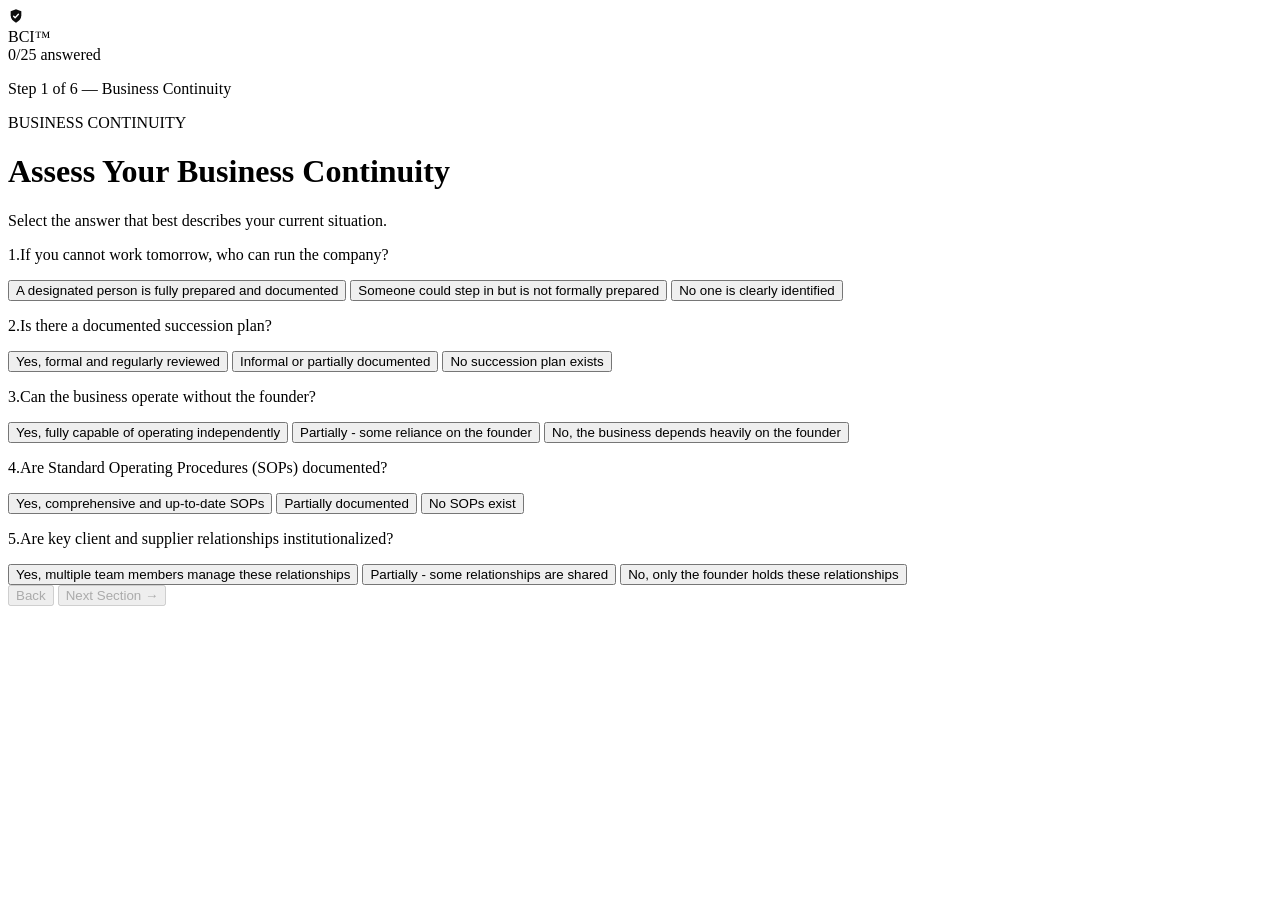
==== index.html @ fe0e05eb "first commit" ====
<!DOCTYPE html>
<html lang="en">
<head>
  <meta charset="UTF-8" />
  <meta name="viewport" content="width=device-width, initial-scale=1.0" />
  <title>Business Continuity Index</title>
  <meta name="description" content="Business Continuity assessment." />
  <link rel="stylesheet" href="https://cdnjs.cloudflare.com/ajax/libs/font-awesome/6.5.2/css/all.min.css" />
  <link rel="stylesheet" href="styles.css" />
</head>
<body data-page="assessment">
  <div class="page">
    <header class="topbar">
      <div class="topbar-inner">
        <div class="brand-row">
          <div class="brand-mark" aria-hidden="true">
            <svg viewBox="0 0 24 24" width="16" height="16" fill="none" aria-hidden="true">
              <path d="M12 2l8 3v6c0 5.25-3.33 8.98-8 11-4.67-2.02-8-5.75-8-11V5l8-3z" fill="currentColor" opacity="0.95"/>
              <path d="M8.5 12.3l2.2 2.2 4.9-5" stroke="#fff" stroke-width="2.1" stroke-linecap="round" stroke-linejoin="round"/>
            </svg>
          </div>
          <div class="brand-title">BCI<span>™</span></div>
        </div>

        <div class="answered">0/25 answered</div>
      </div>

      <div class="topbar-sub">
        <p class="step-text">Step 1 of 6 — Business Continuity</p>
        <div class="progress-track" aria-hidden="true">
          <span class="progress-track-fill"></span>
        </div>
        <div class="progress" aria-label="Progress">
          <span class="seg active"></span>
          <span class="seg"></span>
          <span class="seg"></span>
          <span class="seg"></span>
          <span class="seg"></span>
        </div>
      </div>
    </header>

    <main class="content">
      <div class="eyebrow">BUSINESS CONTINUITY</div>
      <h1>Assess Your Business Continuity</h1>
      <p class="intro">Select the answer that best describes your current situation.</p>

      <section class="question">
        <p class="question-title"><span class="num">1.</span>If you cannot work tomorrow, who can run the company?</p>
        <div class="choices">
          <button class="choice" type="button">
            <span class="dot"></span>
            <span class="choice-text">A designated person is fully prepared and documented</span>
          </button>
          <button class="choice" type="button">
            <span class="dot"></span>
            <span class="choice-text">Someone could step in but is not formally prepared</span>
          </button>
          <button class="choice" type="button">
            <span class="dot"></span>
            <span class="choice-text">No one is clearly identified</span>
          </button>
        </div>
      </section>

      <section class="question">
        <p class="question-title"><span class="num">2.</span>Is there a documented succession plan?</p>
        <div class="choices">
          <button class="choice" type="button">
            <span class="dot"></span>
            <span class="choice-text">Yes, formal and regularly reviewed</span>
          </button>
          <button class="choice" type="button">
            <span class="dot"></span>
            <span class="choice-text">Informal or partially documented</span>
          </button>
          <button class="choice" type="button">
            <span class="dot"></span>
            <span class="choice-text">No succession plan exists</span>
          </button>
        </div>
      </section>

      <section class="question">
        <p class="question-title"><span class="num">3.</span>Can the business operate without the founder?</p>
        <div class="choices">
          <button class="choice" type="button">
            <span class="dot"></span>
            <span class="choice-text">Yes, fully capable of operating independently</span>
          </button>
          <button class="choice" type="button">
            <span class="dot"></span>
            <span class="choice-text">Partially - some reliance on the founder</span>
          </button>
          <button class="choice" type="button">
            <span class="dot"></span>
            <span class="choice-text">No, the business depends heavily on the founder</span>
          </button>
        </div>
      </section>

      <section class="question">
        <p class="question-title"><span class="num">4.</span>Are Standard Operating Procedures (SOPs) documented?</p>
        <div class="choices">
          <button class="choice" type="button">
            <span class="dot"></span>
            <span class="choice-text">Yes, comprehensive and up-to-date SOPs</span>
          </button>
          <button class="choice" type="button">
            <span class="dot"></span>
            <span class="choice-text">Partially documented</span>
          </button>
          <button class="choice" type="button">
            <span class="dot"></span>
            <span class="choice-text">No SOPs exist</span>
          </button>
        </div>
      </section>

      <section class="question">
        <p class="question-title"><span class="num">5.</span>Are key client and supplier relationships institutionalized?</p>
        <div class="choices">
          <button class="choice" type="button">
            <span class="dot"></span>
            <span class="choice-text">Yes, multiple team members manage these relationships</span>
          </button>
          <button class="choice" type="button">
            <span class="dot"></span>
            <span class="choice-text">Partially - some relationships are shared</span>
          </button>
          <button class="choice" type="button">
            <span class="dot"></span>
            <span class="choice-text">No, only the founder holds these relationships</span>
          </button>
        </div>
      </section>

      <div class="actions">
        <div class="footer-nav">
          <button class="back" type="button" disabled>
            <span>Back</span>
          </button>
          <button class="next" type="button" disabled>
            <span>Next Section</span>
            <span class="arrow">→</span>
          </button>
        </div>
      </div>
    </main>
  </div>
  <script src="script.js"></script>
</body>
</html>
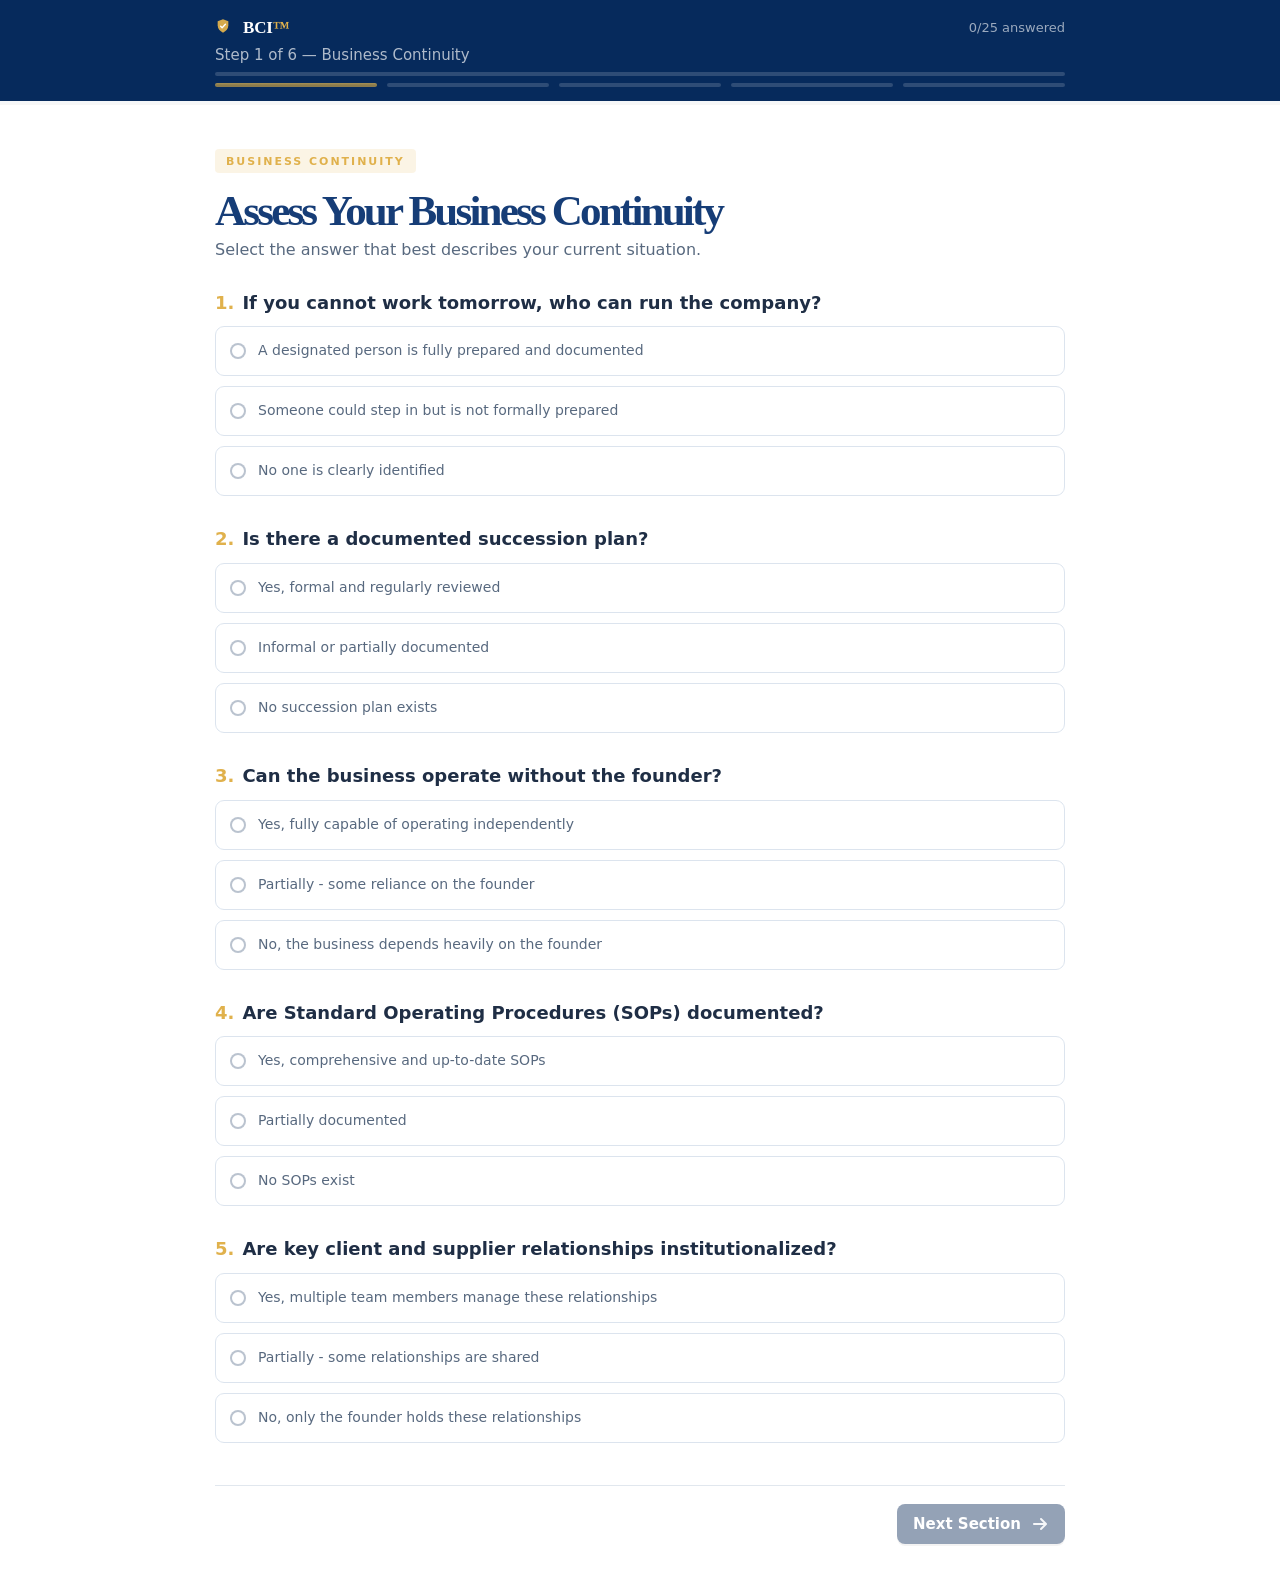
==== commit de2408b2: "update js and css folder" ====
--- a/index.html
+++ b/index.html
@@ -6,7 +6,7 @@
   <title>Business Continuity Index</title>
   <meta name="description" content="Business Continuity assessment." />
   <link rel="stylesheet" href="https://cdnjs.cloudflare.com/ajax/libs/font-awesome/6.5.2/css/all.min.css" />
-  <link rel="stylesheet" href="styles.css" />
+  <link rel="stylesheet" href="css/styles.css" />
 </head>
 <body data-page="assessment">
   <div class="page">
@@ -148,6 +148,6 @@
       </div>
     </main>
   </div>
-  <script src="script.js"></script>
+  <script src="js/script.js"></script>
 </body>
 </html>
--- a/css/styles.css
+++ b/css/styles.css
@@ -0,0 +1,1234 @@
+:root {
+  --bg: #ffffff;
+  --header: #062a5c;
+  --header-2: #062a5c;
+  --text: #22314a;
+  --muted: #5e6c80;
+  --accent: #e0b14c;
+  --card: #ffffff;
+  --border: #dbe3ed;
+  --choice-bg: #ffffff;
+  --choice-hover: #fbfdff;
+  --choice-border: #dce4ee;
+  --choice-dot: #c0cad8;
+  --shadow: 0 8px 16px rgba(25, 40, 70, 0.08);
+}
+
+* { box-sizing: border-box; }
+html, body { margin: 0; min-height: 100%; }
+body {
+  font-family: Inter, ui-sans-serif, system-ui, sans-serif;
+  color: var(--text);
+  background: var(--bg);
+}
+
+.page {
+  min-height: 100vh;
+  position: relative;
+  background: var(--bg);
+  overflow-x: clip;
+}
+
+.topbar {
+  position: sticky;
+  top: 0;
+  z-index: 30;
+  background: linear-gradient(180deg, var(--header) 0%, var(--header-2) 100%);
+  color: #fff;
+  box-shadow: 0 2px 0 rgba(0,0,0,0.03);
+  border-bottom: 2px solid rgba(255,255,255,0.96);
+}
+
+.topbar-inner,
+.topbar-sub,
+.content {
+  width: min(850px, calc(100vw - 120px));
+  margin: 0 auto;
+  padding-left: 0;
+  padding-right: 0;
+}
+
+.topbar-inner {
+  display: flex;
+  align-items: center;
+  justify-content: space-between;
+  padding-top: 18px;
+  padding-bottom: 10px;
+}
+
+.brand-row {
+  display: flex;
+  align-items: center;
+  gap: 10px;
+  min-width: 0;
+}
+
+.brand-mark {
+  width: 18px;
+  height: 18px;
+  color: var(--accent);
+  flex: 0 0 auto;
+}
+
+.brand-title {
+  font-family: Georgia, "Times New Roman", serif;
+  font-size: 17px;
+  font-weight: 700;
+  letter-spacing: -0.01em;
+  line-height: 1;
+}
+
+.brand-title span {
+  color: var(--accent);
+}
+
+.answered {
+  font-size: 13px;
+  color: rgba(255,255,255,0.60);
+  font-variant-numeric: tabular-nums;
+}
+
+.topbar-sub {
+  padding-bottom: 14px;
+}
+
+.step-text {
+  margin: 0 0 8px;
+  font-size: 15px;
+  color: rgba(255,255,255,0.68);
+  white-space: nowrap;
+  overflow: hidden;
+  text-overflow: ellipsis;
+}
+
+.progress-track {
+  position: relative;
+  height: 4px;
+  border-radius: 999px;
+  background: rgba(255,255,255,0.16);
+  margin-bottom: 7px;
+  overflow: hidden;
+}
+
+.progress-track-fill {
+  position: absolute;
+  inset: 0 auto 0 0;
+  width: 0%;
+  border-radius: inherit;
+  background: rgba(220,169,59,0.94);
+  transition: width 540ms cubic-bezier(0.22, 1, 0.36, 1), background-color 320ms ease, box-shadow 320ms ease;
+  will-change: width;
+  animation: progressFillIn 540ms cubic-bezier(0.22, 1, 0.36, 1);
+}
+
+.progress {
+  display: grid;
+  grid-template-columns: repeat(5, 1fr);
+  gap: 10px;
+}
+
+.seg {
+  height: 4px;
+  border-radius: 999px;
+  background: rgba(255,255,255,0.16);
+  transition: background-color 520ms cubic-bezier(0.22, 1, 0.36, 1), box-shadow 520ms cubic-bezier(0.22, 1, 0.36, 1), transform 520ms cubic-bezier(0.22, 1, 0.36, 1), opacity 520ms cubic-bezier(0.22, 1, 0.36, 1);
+}
+
+.seg.complete {
+  background: linear-gradient(180deg, rgba(229,183,74,0.98) 0%, rgba(220,169,59,0.95) 100%);
+  box-shadow: 0 0 0 1px rgba(255, 232, 170, 0.10) inset, 0 0 10px rgba(220,169,59,0.28);
+  animation: segmentReveal 520ms cubic-bezier(0.22, 1, 0.36, 1);
+}
+
+.seg.current {
+  background: linear-gradient(180deg, rgba(229,183,74,0.72) 0%, rgba(220,169,59,0.60) 100%);
+  box-shadow: 0 0 0 1px rgba(255, 232, 170, 0.05) inset;
+  opacity: 0.95;
+  animation: segmentReveal 520ms cubic-bezier(0.22, 1, 0.36, 1);
+}
+
+@keyframes progressFillIn {
+  from {
+    transform: scaleX(0.985);
+    opacity: 0.82;
+  }
+  to {
+    transform: scaleX(1);
+    opacity: 1;
+  }
+}
+
+@keyframes segmentReveal {
+  from {
+    transform: translateY(0.5px) scaleY(0.85);
+    filter: saturate(0.92);
+  }
+  to {
+    transform: translateY(0) scaleY(1);
+    filter: saturate(1);
+  }
+}
+
+.content {
+  padding-top: 46px;
+  padding-bottom: 30px;
+}
+
+.page.is-results .topbar {
+  position: sticky;
+}
+
+.page.is-results .topbar-sub {
+  display: none;
+}
+
+.page.is-results .topbar-inner {
+  width: min(1120px, calc(100vw - 72px));
+  padding-top: 28px;
+  padding-bottom: 28px;
+}
+
+.page.is-results .content {
+  width: 100%;
+  max-width: none;
+  padding-top: 0;
+  padding-bottom: 60px;
+}
+
+.section-shell {
+  animation: sectionEnter 360ms cubic-bezier(0.22, 1, 0.36, 1);
+  will-change: transform, opacity;
+}
+
+.section-shell.no-animate {
+  animation: none;
+}
+
+.eyebrow {
+  display: inline-block;
+  padding: 6px 11px 5px;
+  border-radius: 4px;
+  background: rgba(224,177,76,0.14);
+  color: var(--accent);
+  font-size: 11px;
+  font-weight: 700;
+  letter-spacing: 0.18em;
+  text-transform: uppercase;
+  margin-bottom: 16px;
+}
+
+h1 {
+  margin: 0;
+  font-family: "Times New Roman", Times, serif;
+  font-size: clamp(34px, 4.3vw, 43px);
+  line-height: 1.02;
+  letter-spacing: -0.065em;
+  color: #163d77;
+  font-weight: 700;
+}
+
+.intro {
+  margin: 7px 0 31px;
+  font-size: 16px;
+  color: #58697f;
+}
+
+.question {
+  margin-bottom: 30px;
+}
+
+.question-title {
+  margin: 0 0 11px;
+  font-size: 18px;
+  line-height: 1.42;
+  color: #1f2e45;
+  font-weight: 700;
+}
+
+.num {
+  color: var(--accent);
+  font-weight: 700;
+  margin-right: 8px;
+}
+
+.choices {
+  display: grid;
+  gap: 10px;
+}
+
+.choice {
+  width: 100%;
+  display: flex;
+  align-items: center;
+  gap: 12px;
+  border: 1px solid var(--choice-border);
+  background: var(--choice-bg);
+  color: var(--muted);
+  border-radius: 9px;
+  padding: 12px 15px 12px 14px;
+  text-align: left;
+  font: inherit;
+  font-size: 14px;
+  line-height: 1.28;
+  box-shadow: none;
+  transition: background 140ms ease, border-color 140ms ease, transform 140ms ease;
+  min-height: 50px;
+  cursor: pointer;
+}
+
+.choice:hover {
+  border-color: rgba(220,169,59,0.28);
+  background: var(--choice-hover);
+  transform: translateY(-1px);
+}
+
+.choice.is-selected {
+  border-color: rgba(220,169,59,0.58);
+  background: #fffaf0;
+  box-shadow: inset 0 0 0 1px rgba(220,169,59,0.12);
+}
+
+.choice.is-selected .dot {
+  position: relative;
+  border-color: #d4a63b;
+  background: #e0b14c;
+  box-shadow: inset 0 0 0 4px #e0b14c;
+}
+
+.choice.is-selected .dot::after {
+  content: "";
+  position: absolute;
+  inset: 0;
+  margin: auto;
+  width: 7px;
+  height: 7px;
+  border-radius: 50%;
+  background: #2a2a2a;
+}
+
+.dot {
+  width: 16px;
+  height: 16px;
+  border-radius: 50%;
+  flex: 0 0 auto;
+  border: 2px solid rgba(163,175,191,0.75);
+  background: #fff;
+  box-shadow: inset 0 0 0 3px #fff;
+}
+
+.choice-text {
+  display: block;
+  color: #58697f;
+}
+
+.form-grid {
+  display: grid;
+  grid-template-columns: repeat(2, minmax(0, 1fr));
+  gap: 18px 18px;
+}
+
+.field {
+  position: relative;
+  display: grid;
+  gap: 8px;
+}
+
+.field-label {
+  display: inline-flex;
+  align-items: center;
+  gap: 6px;
+  font-size: 16px;
+  font-weight: 700;
+  color: #1f2e45;
+}
+
+.required {
+  color: #d63a3a;
+  font-weight: 700;
+}
+
+.field-error {
+  display: inline-flex;
+  align-items: center;
+  gap: 6px;
+  margin-top: -2px;
+  color: #d63a3a;
+  font-size: 13px;
+  font-weight: 600;
+  line-height: 1.25;
+}
+
+.field-error .info-icon {
+  width: 15px;
+  height: 15px;
+  flex: 0 0 auto;
+  display: inline-flex;
+  align-items: center;
+  justify-content: center;
+  font-size: 13px;
+  line-height: 1;
+}
+
+.field.has-error .field-control {
+  border-color: rgba(214, 58, 58, 0.55);
+  box-shadow: 0 0 0 3px rgba(214, 58, 58, 0.08);
+}
+
+.field-control {
+  width: 100%;
+  height: 40px;
+  border: 1px solid #d8dfe8;
+  border-radius: 8px;
+  background: #fff;
+  color: #5d6c80;
+  font: inherit;
+  font-size: 15px;
+  padding: 0 14px;
+  box-shadow: 0 1px 3px rgba(25, 40, 70, 0.04);
+}
+
+.field-control::placeholder {
+  color: #7c8b9e;
+  opacity: 1;
+}
+
+.field-control:focus {
+  outline: none;
+  border-color: rgba(37, 99, 235, 0.35);
+  box-shadow: 0 0 0 3px rgba(37, 99, 235, 0.08);
+}
+
+.field.has-error .field-control:focus {
+  border-color: rgba(214, 58, 58, 0.65);
+  box-shadow: 0 0 0 3px rgba(214, 58, 58, 0.12);
+}
+
+.field-select {
+  display: flex;
+  align-items: center;
+  justify-content: space-between;
+  cursor: pointer;
+  padding-right: 12px;
+}
+
+.field-select.has-value {
+  color: #31445f;
+}
+
+.select-icon {
+  width: 18px;
+  height: 18px;
+  flex: 0 0 auto;
+  display: inline-flex;
+  align-items: center;
+  justify-content: center;
+  font-size: 14px;
+  color: #a0aab5;
+  line-height: 1;
+  transform-origin: center;
+  transition: transform 180ms ease, color 180ms ease;
+}
+
+.field-select[aria-expanded="true"] .select-icon {
+  transform: rotate(180deg);
+  color: #6f7f92;
+}
+
+.select-menu {
+  position: absolute;
+  left: 0;
+  right: 0;
+  top: calc(100% + 6px);
+  z-index: 20;
+  padding: 8px 0;
+  border: 1px solid #d8dfe8;
+  border-radius: 10px;
+  background: #fff;
+  box-shadow: 0 12px 28px rgba(16, 34, 60, 0.16);
+  max-height: 260px;
+  overflow: auto;
+  opacity: 0;
+  visibility: hidden;
+  pointer-events: none;
+  transform: translateY(-6px) scale(0.98);
+  transform-origin: top center;
+  transition: opacity 220ms cubic-bezier(0.22, 1, 0.36, 1), transform 220ms cubic-bezier(0.22, 1, 0.36, 1), visibility 0s linear 220ms;
+}
+
+.select-menu.is-open {
+  opacity: 1;
+  visibility: visible;
+  pointer-events: auto;
+  transform: translateY(0) scale(1);
+  transition: opacity 220ms cubic-bezier(0.22, 1, 0.36, 1), transform 220ms cubic-bezier(0.22, 1, 0.36, 1), visibility 0s;
+}
+
+.select-option {
+  width: 100%;
+  border: 0;
+  background: transparent;
+  color: #1f2e45;
+  text-align: left;
+  font: inherit;
+  font-size: 15px;
+  line-height: 1.2;
+  padding: 10px 14px;
+  cursor: pointer;
+  transition: background-color 140ms ease, color 140ms ease;
+}
+
+.select-option:hover {
+  background: #f4f8fc;
+}
+
+.select-option.is-selected {
+  background: rgba(224,177,76,0.12);
+  color: #173b6a;
+}
+
+.form-note {
+  margin: 18px 0 0;
+  max-width: 720px;
+  font-size: 15px;
+  line-height: 1.45;
+  color: #5e6c80;
+}
+
+.actions {
+  margin-top: 42px;
+  padding-top: 18px;
+  border-top: 1px solid #e1e7ee;
+}
+
+.footer-nav {
+  display: flex;
+  align-items: center;
+  justify-content: space-between;
+  gap: 16px;
+}
+
+.back,
+.next {
+  display: inline-flex;
+  align-items: center;
+  gap: 10px;
+  border: 0;
+  background: transparent;
+  color: #001e3e;
+  font: inherit;
+  font-size: 15px;
+  font-weight: 600;
+  padding: 0;
+  cursor: pointer;
+  transition: transform 180ms ease, color 180ms ease, opacity 180ms ease, background-color 180ms ease, box-shadow 180ms ease;
+}
+
+.back {
+  margin-left: 2px;
+  padding: 10px 12px 10px 10px;
+  border-radius: 10px;
+}
+
+.back:hover {
+  color: #173b6a;
+  background: rgba(23, 59, 106, 0.06);
+  transform: translateX(-1px);
+}
+
+.next {
+  margin-left: auto;
+  padding: 11px 16px;
+  background: #8f9db3;
+  color: #fff;
+  border-radius: 8px;
+  box-shadow: 0 2px 0 rgba(0,0,0,0.05);
+  cursor: not-allowed;
+}
+
+.next.is-enabled {
+  background: linear-gradient(180deg, #244e88 0%, #173b6a 100%);
+  cursor: pointer;
+  box-shadow: 0 8px 18px rgba(8, 42, 92, 0.24);
+}
+
+.next[aria-disabled="true"] {
+  opacity: 0.95;
+}
+
+.next[aria-disabled="false"] {
+  opacity: 1;
+}
+
+.next.is-enabled:hover {
+  background: linear-gradient(180deg, #2b5b98 0%, #1b4478 100%);
+  transform: translateY(-1px);
+}
+
+.nav-icon {
+  width: 18px;
+  height: 18px;
+  flex: 0 0 auto;
+  display: inline-flex;
+  align-items: center;
+  justify-content: center;
+  font-size: 16px;
+  line-height: 1;
+}
+
+.next .nav-icon {
+  color: rgba(255,255,255,0.92);
+}
+
+.next:hover .nav-icon {
+  transform: translateX(1px);
+}
+
+.back:hover .nav-icon {
+  transform: translateX(-1px);
+}
+
+.hero-link {
+  position: fixed;
+  right: 18px;
+  top: 56%;
+  transform: translateY(-50%);
+  display: inline-flex;
+  align-items: center;
+  gap: 8px;
+  padding: 10px 13px;
+  border-radius: 10px;
+  background: #161616;
+  color: #fff;
+  text-decoration: none;
+  box-shadow: 0 4px 14px rgba(0,0,0,0.28);
+  font-size: 13px;
+}
+
+.hero-link strong {
+  color: #fff;
+}
+
+.bolt {
+  filter: grayscale(100%) brightness(1.2);
+  font-size: 15px;
+}
+
+.results-shell {
+  position: relative;
+  display: grid;
+  gap: 38px;
+  width: min(1120px, calc(100vw - 72px));
+  margin: 0 auto;
+}
+
+.results-hero {
+  position: relative;
+  margin-top: 0;
+  width: 100%;
+  color: #fff;
+  padding: 26px 0 34px;
+  isolation: isolate;
+}
+
+.results-hero::before {
+  content: "";
+  position: absolute;
+  inset: 0;
+  left: calc(50% - 50vw);
+  right: calc(50% - 50vw);
+  background: linear-gradient(180deg, var(--header) 0%, var(--header-2) 100%);
+  z-index: -1;
+  pointer-events: none;
+}
+
+.results-hero-inner {
+  width: min(1120px, calc(100vw - 72px));
+  margin: 0 auto;
+}
+
+.results-hero-brand {
+  display: inline-flex;
+  align-items: center;
+  gap: 10px;
+  font-size: 18px;
+  font-weight: 700;
+  color: #fff;
+  letter-spacing: -0.01em;
+}
+
+.results-hero-brand .fa-solid {
+  color: var(--accent);
+  font-size: 16px;
+}
+
+.results-hero-brand span {
+  color: var(--accent);
+}
+
+.results-hero h1 {
+  margin-top: 14px;
+  font-family: "Times New Roman", Times, serif;
+  font-size: clamp(42px, 4.2vw, 56px);
+  line-height: 0.98;
+  letter-spacing: -0.07em;
+  color: #fff;
+}
+
+.results-hero p {
+  margin: 10px 0 0;
+  font-size: 18px;
+  color: rgba(255,255,255,0.70);
+}
+
+.results-grid {
+  display: grid;
+  grid-template-columns: 1.05fr 1.95fr;
+  gap: 22px;
+}
+
+.results-grid-bottom {
+  grid-template-columns: repeat(2, minmax(0, 1fr));
+  gap: 18px;
+}
+
+.results-card {
+  border: 1px solid #d9e0ea;
+  border-radius: 16px;
+  background: #fff;
+  box-shadow: 0 8px 22px rgba(25, 40, 70, 0.08);
+}
+
+.score-card {
+  padding: 48px 24px 30px;
+  display: grid;
+  place-items: center;
+  text-align: center;
+  min-height: 420px;
+}
+
+.score-ring {
+  --score: 0;
+  width: 146px;
+  height: 146px;
+  border-radius: 50%;
+  background: conic-gradient(#e7b11f calc(var(--score) * 1%), #e7edf4 0);
+  position: relative;
+  display: grid;
+  place-items: center;
+}
+
+.score-ring::before {
+  content: "";
+  position: absolute;
+  inset: 11px;
+  border-radius: 50%;
+  background: #fff;
+}
+
+.score-ring-inner {
+  position: relative;
+  z-index: 1;
+  display: grid;
+  place-items: center;
+  line-height: 1;
+}
+
+.score-number-row {
+  display: inline-flex;
+  align-items: flex-start;
+  gap: 3px;
+  line-height: 1;
+}
+
+.score-number {
+  font-family: "Times New Roman", Times, serif;
+  font-size: 52px;
+  font-weight: 700;
+  letter-spacing: -0.08em;
+  color: #163d77;
+}
+
+.score-denominator {
+  margin-top: -2px;
+  font-size: 15px;
+  color: #6a7788;
+}
+
+.score-unit {
+  margin-top: 8px;
+  font-size: 18px;
+  font-weight: 700;
+  color: #6a7788;
+}
+
+.score-pill {
+  margin-top: 34px;
+  padding: 9px 18px;
+  border-radius: 999px;
+  background: #efb71d;
+  color: #fff;
+  font-size: 15px;
+  font-weight: 700;
+}
+
+.score-pill-lower {
+  background: linear-gradient(180deg, #1f9d6b 0%, #13835a 100%);
+}
+
+.score-pill-moderate {
+  background: linear-gradient(180deg, #efb71d 0%, #dca715 100%);
+}
+
+.score-pill-elevated {
+  background: linear-gradient(180deg, #f18a21 0%, #d96d14 100%);
+}
+
+.score-pill-high {
+  background: linear-gradient(180deg, #de4d52 0%, #bf3138 100%);
+}
+
+.score-range {
+  margin-top: 5px;
+  font-size: 15px;
+  color: #5f6f82;
+}
+
+.score-caption {
+  font-size: 15px;
+  color: #5f6f82;
+  margin-top:0px;
+}
+
+.radar-card {
+  padding: 26px 22px 22px;
+  min-height: 420px;
+}
+
+.radar-wrap {
+  transform: scale(0.72);
+  opacity: 0;
+  transform-origin: center center;
+  transition: transform 900ms cubic-bezier(0.22, 1, 0.36, 1), opacity 520ms ease;
+  will-change: transform, opacity;
+}
+
+.results-shell.is-animating .radar-wrap {
+  transform: scale(1);
+  opacity: 1;
+}
+
+.radar-card h2,
+.breakdown-card h2,
+.insight-card h2,
+.actions-card h2,
+.recommend-card h2 {
+  margin: 0;
+  font-size: 24px;
+  line-height: 1.15;
+  font-weight: 700;
+  color: #1c2d44;
+}
+
+.radar-card h2 {
+  margin-bottom: 18px;
+}
+
+.radar-chart {
+  width: 100%;
+  height: 330px;
+  overflow: visible;
+}
+
+.radar-grid polygon {
+  fill: none;
+  stroke: #dbe2eb;
+  stroke-width: 1.2;
+}
+
+.radar-grid line {
+  stroke: #dbe2eb;
+  stroke-width: 1.1;
+}
+
+.radar-fill {
+  fill: rgba(204, 204, 204, 0.82);
+}
+
+.radar-stroke {
+  fill: none;
+  stroke: rgba(204, 204, 204, 0.82);
+  stroke-width: 1;
+}
+
+.radar-chart text {
+  font-size: 13px;
+  fill: #1f2e45;
+  text-anchor: middle;
+  dominant-baseline: middle;
+}
+
+.breakdown-card {
+  padding: 28px 24px 22px;
+}
+
+.breakdown-card h2 {
+  margin-bottom: 24px;
+}
+
+.breakdown-list {
+  display: grid;
+  gap: 24px;
+}
+
+.breakdown-item {
+  display: grid;
+  gap: 8px;
+}
+
+.breakdown-head {
+  display: flex;
+  justify-content: space-between;
+  align-items: baseline;
+  gap: 12px;
+  font-size: 18px;
+  font-weight: 700;
+  color: #1f2e45;
+}
+
+.breakdown-head strong {
+  font-size: 18px;
+  font-weight: 700;
+}
+
+.breakdown-bar {
+  height: 8px;
+  border-radius: 999px;
+  background: #d4dae3;
+  overflow: hidden;
+}
+
+.breakdown-bar span {
+  display: block;
+  height: 100%;
+  border-radius: inherit;
+  background: linear-gradient(90deg, #0f3465 0%, #153c72 100%);
+  width: 0;
+  transition: width 1100ms cubic-bezier(0.22, 1, 0.36, 1);
+  will-change: width;
+}
+
+.results-shell.is-animating .breakdown-bar span {
+  width: var(--target-width);
+}
+
+.dimension-card {
+  min-height: 420px;
+}
+
+.breakdown-foot {
+  font-size: 14px;
+  color: #5f6f82;
+}
+
+.interpretation-card {
+  margin-top: 22px;
+  padding: 28px 26px 24px;
+}
+
+.interpretation-card h2 {
+  margin: 0;
+  font-size: 24px;
+  line-height: 1.15;
+  font-weight: 700;
+  color: #1c2d44;
+}
+
+.interpretation-main {
+  margin: 18px 0 0;
+  max-width: 900px;
+  font-size: 17px;
+  line-height: 1.7;
+  color: #33465e;
+}
+
+.interpretation-subsection {
+  margin-top: 22px;
+}
+
+.interpretation-subsection h3 {
+  margin: 0 0 14px;
+  font-size: 18px;
+  line-height: 1.25;
+  color: #1c2d44;
+}
+
+.interpretation-subsection p {
+  margin: 0;
+  max-width: 900px;
+  font-size: 16px;
+  line-height: 1.7;
+  color: #526174;
+}
+
+.insight-card {
+  padding: 20px 22px 22px;
+}
+
+.insight-card h2 {
+  display: flex;
+  align-items: center;
+  gap: 10px;
+  font-size: 23px;
+}
+
+.insight-card h2 .fa-solid {
+  color: #3cc98f;
+  font-size: 18px;
+}
+
+.insight-card:nth-child(2) h2 .fa-solid {
+  color: #e95e5e;
+}
+
+.insight-list {
+  margin-top: 22px;
+  display: grid;
+  gap: 14px;
+}
+
+.insight-item {
+  padding: 18px 20px;
+  border-radius: 10px;
+  border: 1px solid rgba(70, 193, 136, 0.15);
+  background: rgba(77, 201, 143, 0.14);
+}
+
+.insight-list-warning .insight-item {
+  border-color: rgba(233, 94, 94, 0.16);
+  background: rgba(233, 94, 94, 0.11);
+}
+
+.insight-title {
+  font-size: 16px;
+  font-weight: 700;
+  color: #1f2e45;
+}
+
+.insight-sub {
+  margin-top: 2px;
+  font-size: 14px;
+  color: #526174;
+}
+
+.actions-card {
+  padding: 20px 22px 16px;
+}
+
+.actions-card h2 {
+  display: flex;
+  align-items: center;
+  gap: 10px;
+  font-size: 22px;
+}
+
+.actions-card h2 .fa-solid {
+  color: #e0b14c;
+  font-size: 18px;
+}
+
+.action-list {
+  margin-top: 24px;
+  display: grid;
+  gap: 12px;
+}
+
+.action-item {
+  display: flex;
+  align-items: flex-start;
+  gap: 14px;
+  padding: 16px 18px;
+  border: 1px solid #e3e8ef;
+  border-radius: 10px;
+  background: #fff;
+}
+
+.action-index {
+  width: 26px;
+  height: 26px;
+  border-radius: 50%;
+  display: grid;
+  place-items: center;
+  background: rgba(224, 177, 76, 0.22);
+  color: #d4a63b;
+  font-weight: 700;
+  font-size: 14px;
+  flex: 0 0 auto;
+}
+
+.action-copy {
+  min-width: 0;
+}
+
+.action-title {
+  font-size: 16px;
+  font-weight: 700;
+  color: #1f2e45;
+}
+
+.action-sub {
+  margin-top: 3px;
+  font-size: 14px;
+  color: #5f6f82;
+}
+
+.recommend-card {
+  padding: 22px 24px 26px;
+  background: linear-gradient(180deg, #fffdf7 0%, #fff 100%);
+  border-color: rgba(224, 177, 76, 0.28);
+}
+
+.recommend-card h2 {
+  display: flex;
+  align-items: center;
+  gap: 10px;
+  font-size: 22px;
+}
+
+.recommend-card h2 .fa-solid {
+  color: #e0b14c;
+  font-size: 18px;
+}
+
+.recommend-card p {
+  margin: 28px 0 0;
+  font-size: 14px;
+  line-height: 1.5;
+  color: #5f6f82;
+}
+
+.results-footer {
+  display: grid;
+  gap: 22px;
+  align-items: center;
+  grid-template-columns: 1fr auto;
+}
+
+.results-actions {
+  display: flex;
+  align-items: center;
+  gap: 24px;
+  flex-wrap: wrap;
+}
+
+.results-download {
+  display: inline-flex;
+  align-items: center;
+  gap: 10px;
+  border: 0;
+  border-radius: 8px;
+  padding: 12px 16px;
+  background: #e0b14c;
+  color: #1f2e45;
+  font: inherit;
+  font-size: 16px;
+  font-weight: 700;
+  cursor: pointer;
+  box-shadow: 0 4px 14px rgba(224, 177, 76, 0.28);
+}
+
+.results-retake {
+  display: inline-flex;
+  align-items: center;
+  gap: 10px;
+  border: 0;
+  background: transparent;
+  color: #1f2e45;
+  font: inherit;
+  font-size: 16px;
+  font-weight: 600;
+  cursor: pointer;
+}
+
+.results-download .fa-solid,
+.results-retake .fa-solid {
+  font-size: 15px;
+}
+
+.results-disclaimer {
+  margin: 0;
+  justify-self: end;
+  max-width: 330px;
+  font-size: 14px;
+  line-height: 1.35;
+  color: #5f6f82;
+  text-align: right;
+}
+
+.results-completed {
+  grid-column: 1 / -1;
+  margin-top: -6px;
+  color: #6a7788;
+  font-size: 14px;
+}
+
+@keyframes sectionEnter {
+  from {
+    opacity: 0;
+    transform: translateX(22px);
+  }
+  to {
+    opacity: 1;
+    transform: translateX(0);
+  }
+}
+
+@media (min-width: 768px) {
+  .topbar-inner,
+  .topbar-sub,
+  .content {
+    width: min(850px, calc(100vw - 120px));
+  }
+
+  .page.is-results .topbar-inner {
+    width: min(1120px, calc(100vw - 72px));
+  }
+
+  .content {
+    padding-top: 46px;
+  }
+}
+
+@media (max-width: 540px) {
+  .topbar-inner,
+  .topbar-sub,
+  .content {
+    width: 100%;
+  }
+
+  .hero-link {
+    right: 10px;
+    top: auto;
+    bottom: 10px;
+    transform: none;
+  }
+
+  .page.is-results .topbar-inner,
+  .page.is-results .content { width: 100%; }
+
+  .results-shell,
+  .results-hero-inner {
+    width: calc(100vw - 24px);
+  }
+
+  .results-grid,
+  .results-grid-bottom,
+  .results-footer {
+    grid-template-columns: 1fr;
+  }
+
+  .results-disclaimer {
+    justify-self: start;
+    text-align: left;
+    max-width: none;
+  }
+}
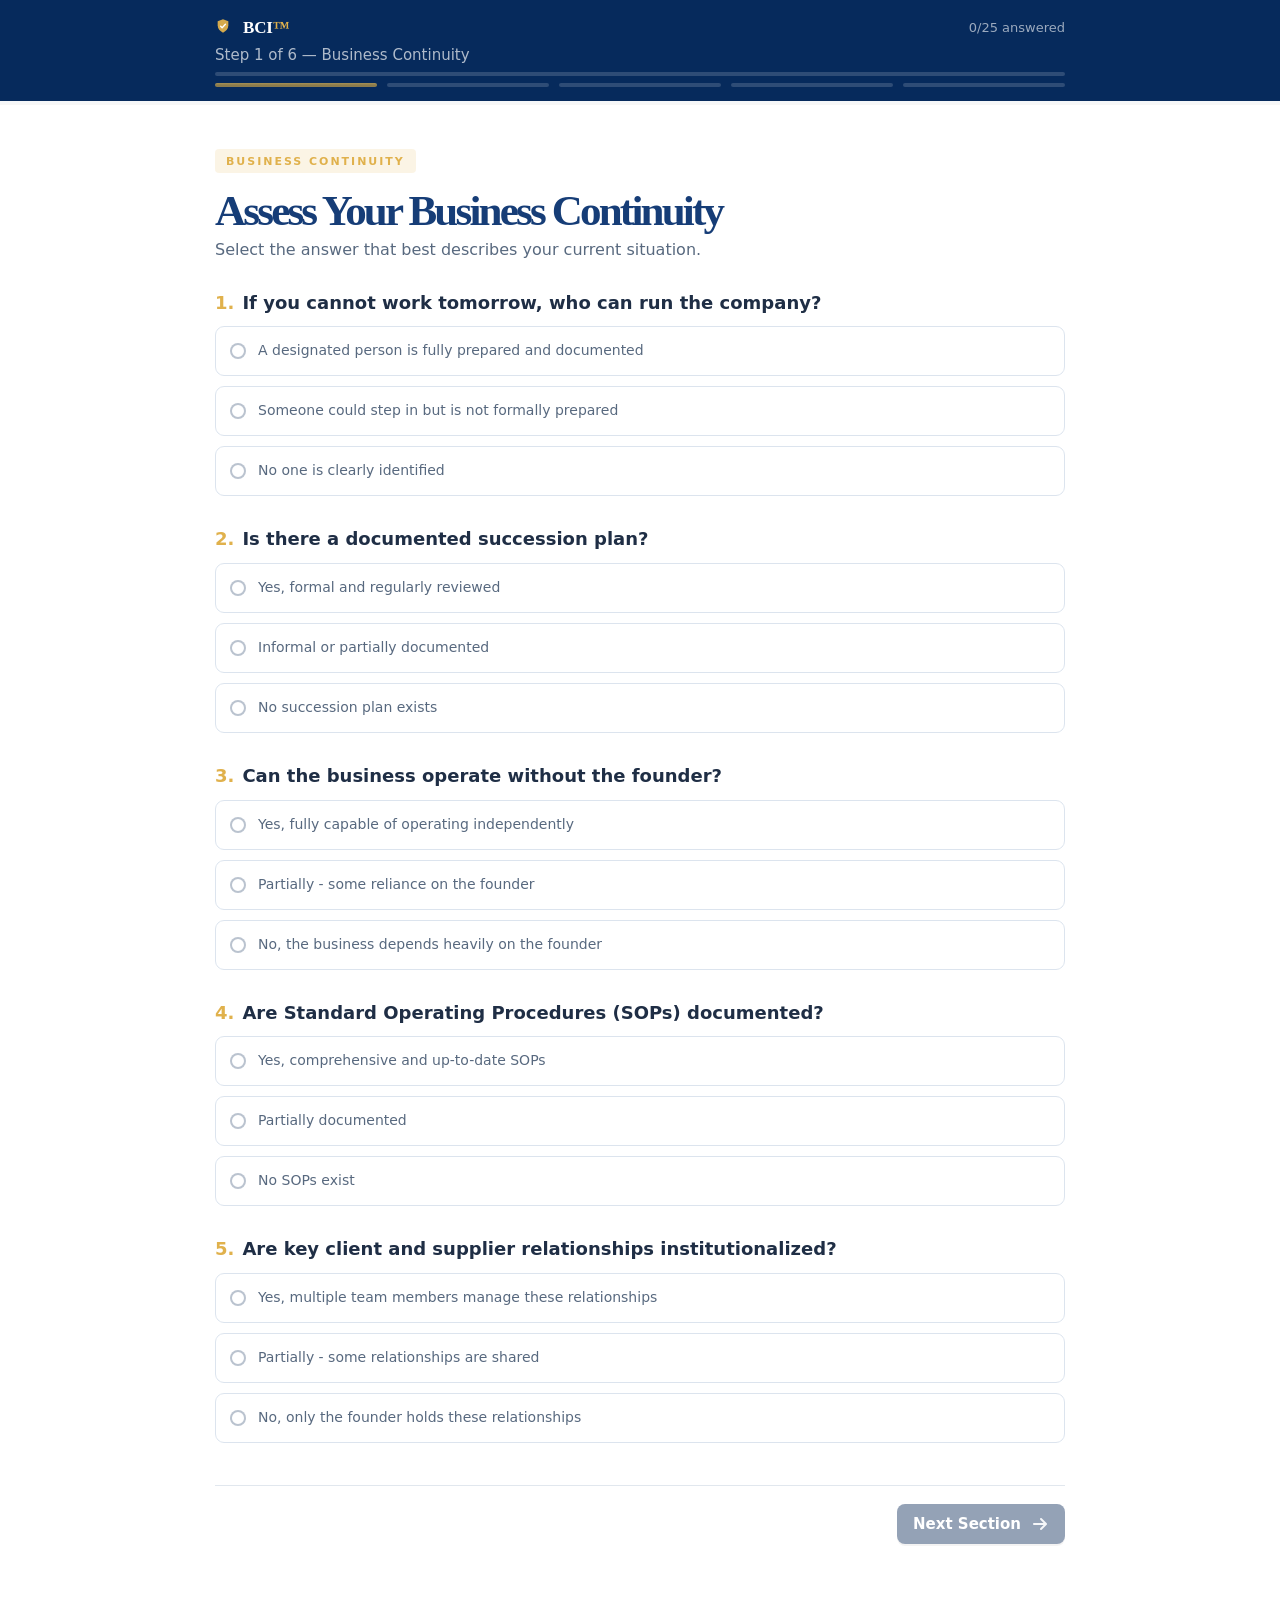
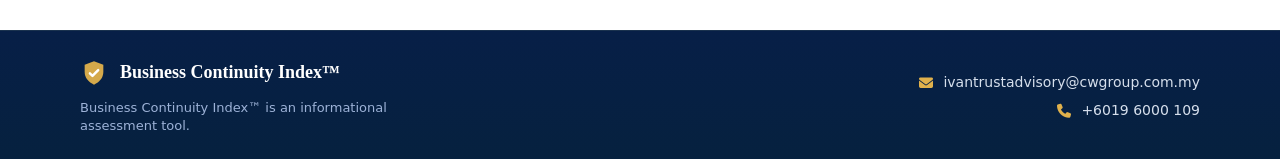
==== commit cbe8b628: "do footer details" ====
--- a/index.html
+++ b/index.html
@@ -147,6 +147,32 @@
         </div>
       </div>
     </main>
+
+    <footer class="site-footer" aria-label="Site footer">
+      <div class="site-footer-inner">
+        <div class="site-footer-logo-block">
+          <div class="site-footer-logo" aria-label="Business Continuity Index logo">
+            <svg viewBox="0 0 24 24" width="28" height="28" fill="none" aria-hidden="true">
+              <path d="M12 2l8 3v6c0 5.25-3.33 8.98-8 11-4.67-2.02-8-5.75-8-11V5l8-3z" fill="currentColor" opacity="0.95"/>
+              <path d="M8.5 12.3l2.2 2.2 4.9-5" stroke="#fff" stroke-width="2.1" stroke-linecap="round" stroke-linejoin="round"/>
+            </svg>
+            <span>Business Continuity Index™</span>
+          </div>
+          <div class="site-footer-note">Business Continuity Index™ is an informational assessment tool.</div>
+        </div>
+
+        <div class="site-footer-contact">
+          <a href="mailto:ivantrustadvisory@cwgroup.com.my">
+            <i class="fa-solid fa-envelope" aria-hidden="true"></i>
+            <span>ivantrustadvisory@cwgroup.com.my</span>
+          </a>
+          <a href="tel:+60196000109">
+            <i class="fa-solid fa-phone" aria-hidden="true"></i>
+            <span>+6019 6000 109</span>
+          </a>
+        </div>
+      </div>
+    </footer>
   </div>
   <script src="js/script.js"></script>
 </body>
--- a/css/styles.css
+++ b/css/styles.css
@@ -646,6 +646,14 @@
   margin: 0 auto;
 }
 
+.results-hero-inner h1{
+  font-size:32px !important;
+}
+
+.results-hero-inner p{
+  font-size:14px !important;
+}
+
 .results-hero-brand {
   display: inline-flex;
   align-items: center;
@@ -1020,6 +1028,13 @@
   color: #526174;
 }
 
+.insight-message {
+  margin: 18px 0 0;
+  font-size: 15px;
+  line-height: 1.55;
+  color: #526174;
+}
+
 .actions-card {
   padding: 20px 22px 16px;
 }
@@ -1157,7 +1172,7 @@
 .results-disclaimer {
   margin: 0;
   justify-self: end;
-  max-width: 330px;
+  max-width: 530px;
   font-size: 14px;
   line-height: 1.35;
   color: #5f6f82;
@@ -1171,6 +1186,80 @@
   font-size: 14px;
 }
 
+.site-footer {
+  margin-top: 56px;
+  background: linear-gradient(180deg, #071f47 0%, #06213f 100%);
+  color: #d6dfec;
+  border-top: 1px solid rgba(255,255,255,0.08);
+}
+
+.site-footer-inner {
+  width: min(1120px, calc(100vw - 72px));
+  margin: 0 auto;
+  padding: 28px 0 24px;
+  display: grid;
+  grid-template-columns: 1.1fr 1fr;
+  gap: 24px;
+  align-items: center;
+}
+
+.site-footer-logo-block {
+  display: grid;
+  gap: 12px;
+  align-content: start;
+}
+
+.site-footer-logo {
+  display: inline-flex;
+  align-items: center;
+  gap: 12px;
+  color: #ffffff;
+  font-family: Georgia, "Times New Roman", serif;
+  font-size: 18px;
+  font-weight: 700;
+  line-height: 1.1;
+}
+
+.site-footer-logo svg {
+  flex: 0 0 auto;
+  color: #e0b14c;
+}
+
+.site-footer-note {
+  max-width: 320px;
+  font-size: 13px;
+  line-height: 1.4;
+  color: #9db2d7;
+}
+
+.site-footer-contact {
+  display: grid;
+  gap: 10px;
+  justify-items: end;
+  text-align: end;
+}
+
+.site-footer-contact a {
+  display: inline-flex;
+  align-items: center;
+  gap: 10px;
+  color: #d6dfec;
+  text-decoration: none;
+  font-size: 14px;
+  line-height: 1.25;
+  transition: color 180ms ease, transform 180ms ease;
+}
+
+.site-footer-contact a:hover {
+  color: #ffffff;
+  transform: translateX(2px);
+}
+
+.site-footer-contact .fa-solid {
+  color: #e0b14c;
+  font-size: 14px;
+}
+
 @keyframes sectionEnter {
   from {
     opacity: 0;
@@ -1198,11 +1287,35 @@
   }
 }
 
+@media (max-width: 1024px) {
+  .topbar-inner,
+  .topbar-sub,
+  .content {
+    width: min(850px, calc(100vw - 56px));
+  }
+
+  .page.is-results .topbar-inner,
+  .results-shell,
+  .site-footer-inner {
+    width: min(1120px, calc(100vw - 56px));
+  }
+
+  .results-shell {
+    gap: 32px;
+  }
+
+  .site-footer-contact {
+    justify-items: center;
+  }
+}
+
 @media (max-width: 540px) {
   .topbar-inner,
   .topbar-sub,
   .content {
-    width: 100%;
+    width: calc(100vw - 32px);
+    margin-left: auto;
+    margin-right: auto;
   }
 
   .hero-link {
@@ -1213,7 +1326,9 @@
   }
 
   .page.is-results .topbar-inner,
-  .page.is-results .content { width: 100%; }
+  .page.is-results .content,
+  .results-shell,
+  .site-footer-inner { width: calc(100vw - 24px); }
 
   .results-shell,
   .results-hero-inner {
@@ -1226,6 +1341,38 @@
     grid-template-columns: 1fr;
   }
 
+  .site-footer-inner {
+    grid-template-columns: 1fr;
+    gap: 18px;
+  }
+
+  .site-footer-logo-block,
+  .site-footer-contact {
+    justify-self: center;
+    text-align: center;
+  }
+
+  .site-footer-inner {
+    padding: 22px 0 20px;
+  }
+
+  .site-footer-note {
+    text-align: center;
+    max-width: none;
+  }
+
+  .site-footer-contact {
+    justify-items: center;
+  }
+
+  .site-footer-contact a {
+    width: fit-content;
+  }
+
+  .results-shell {
+    gap: 28px;
+  }
+
   .results-disclaimer {
     justify-self: start;
     text-align: left;
